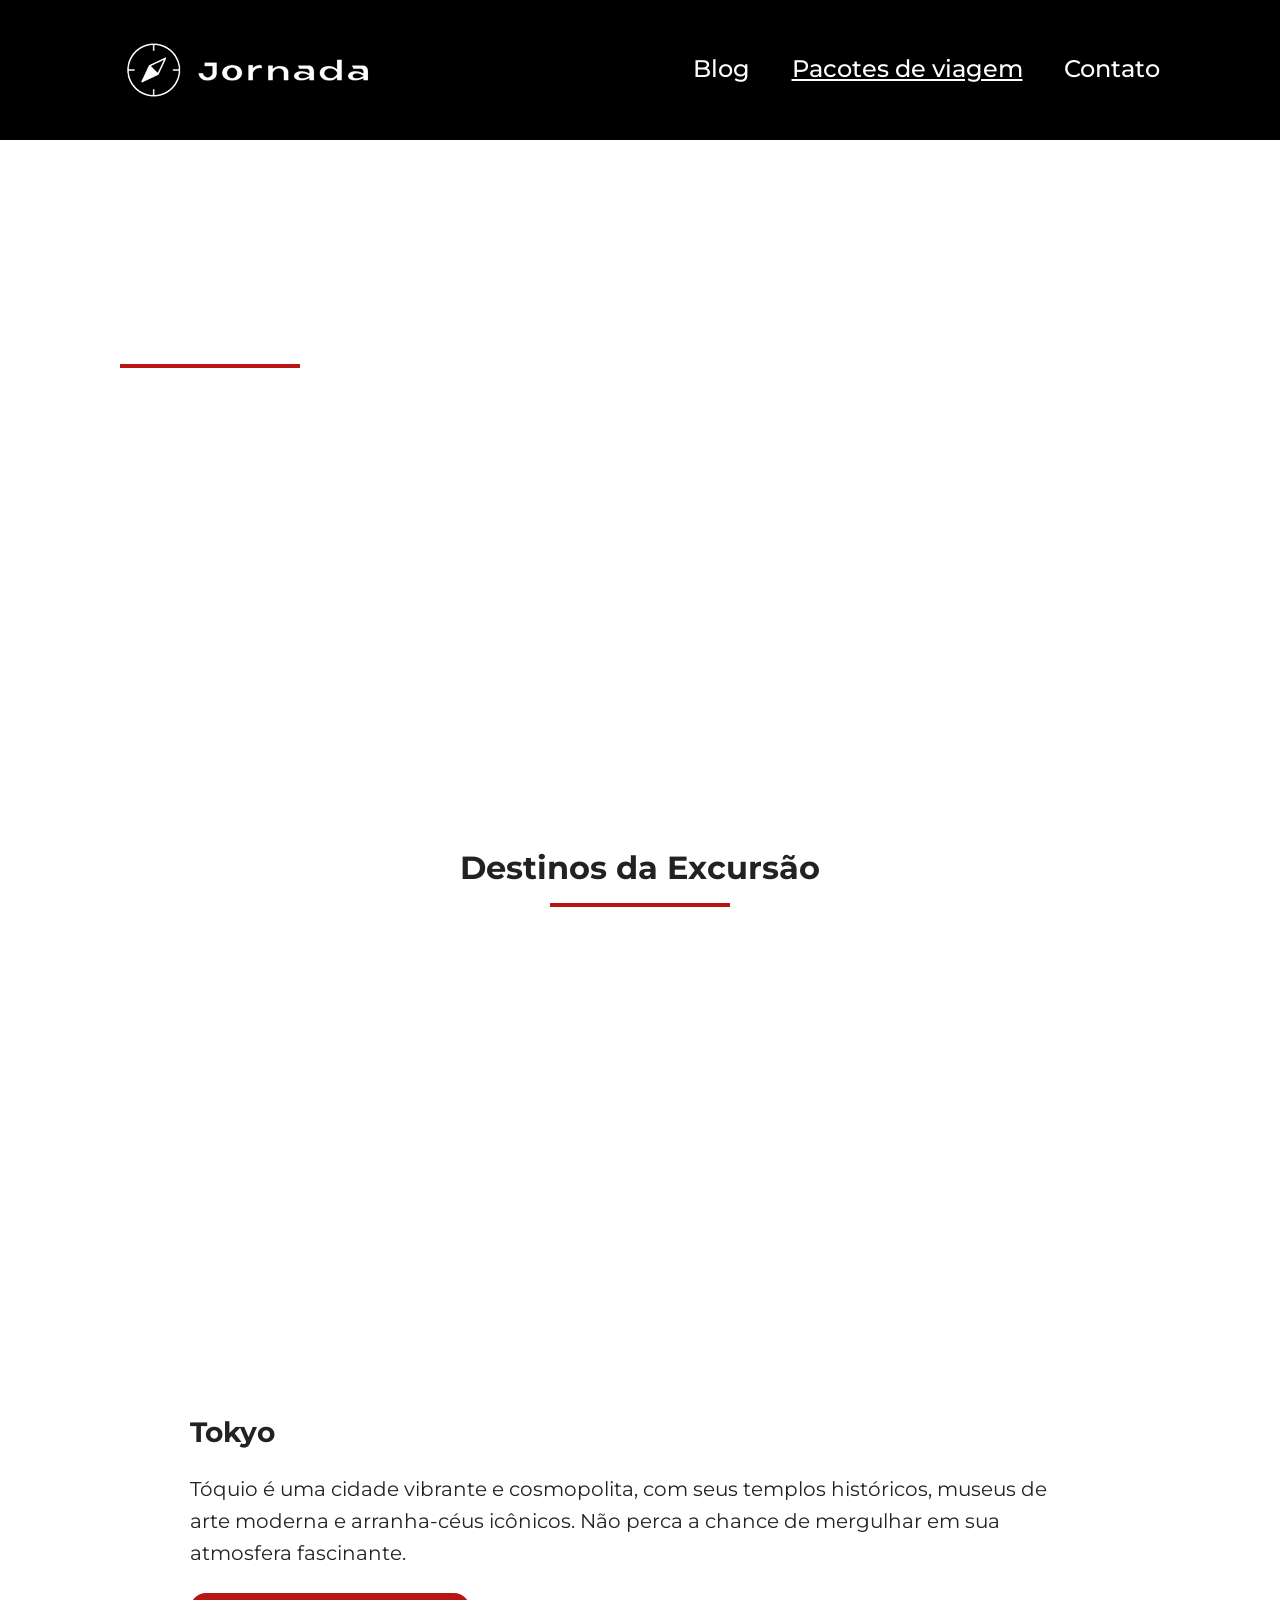
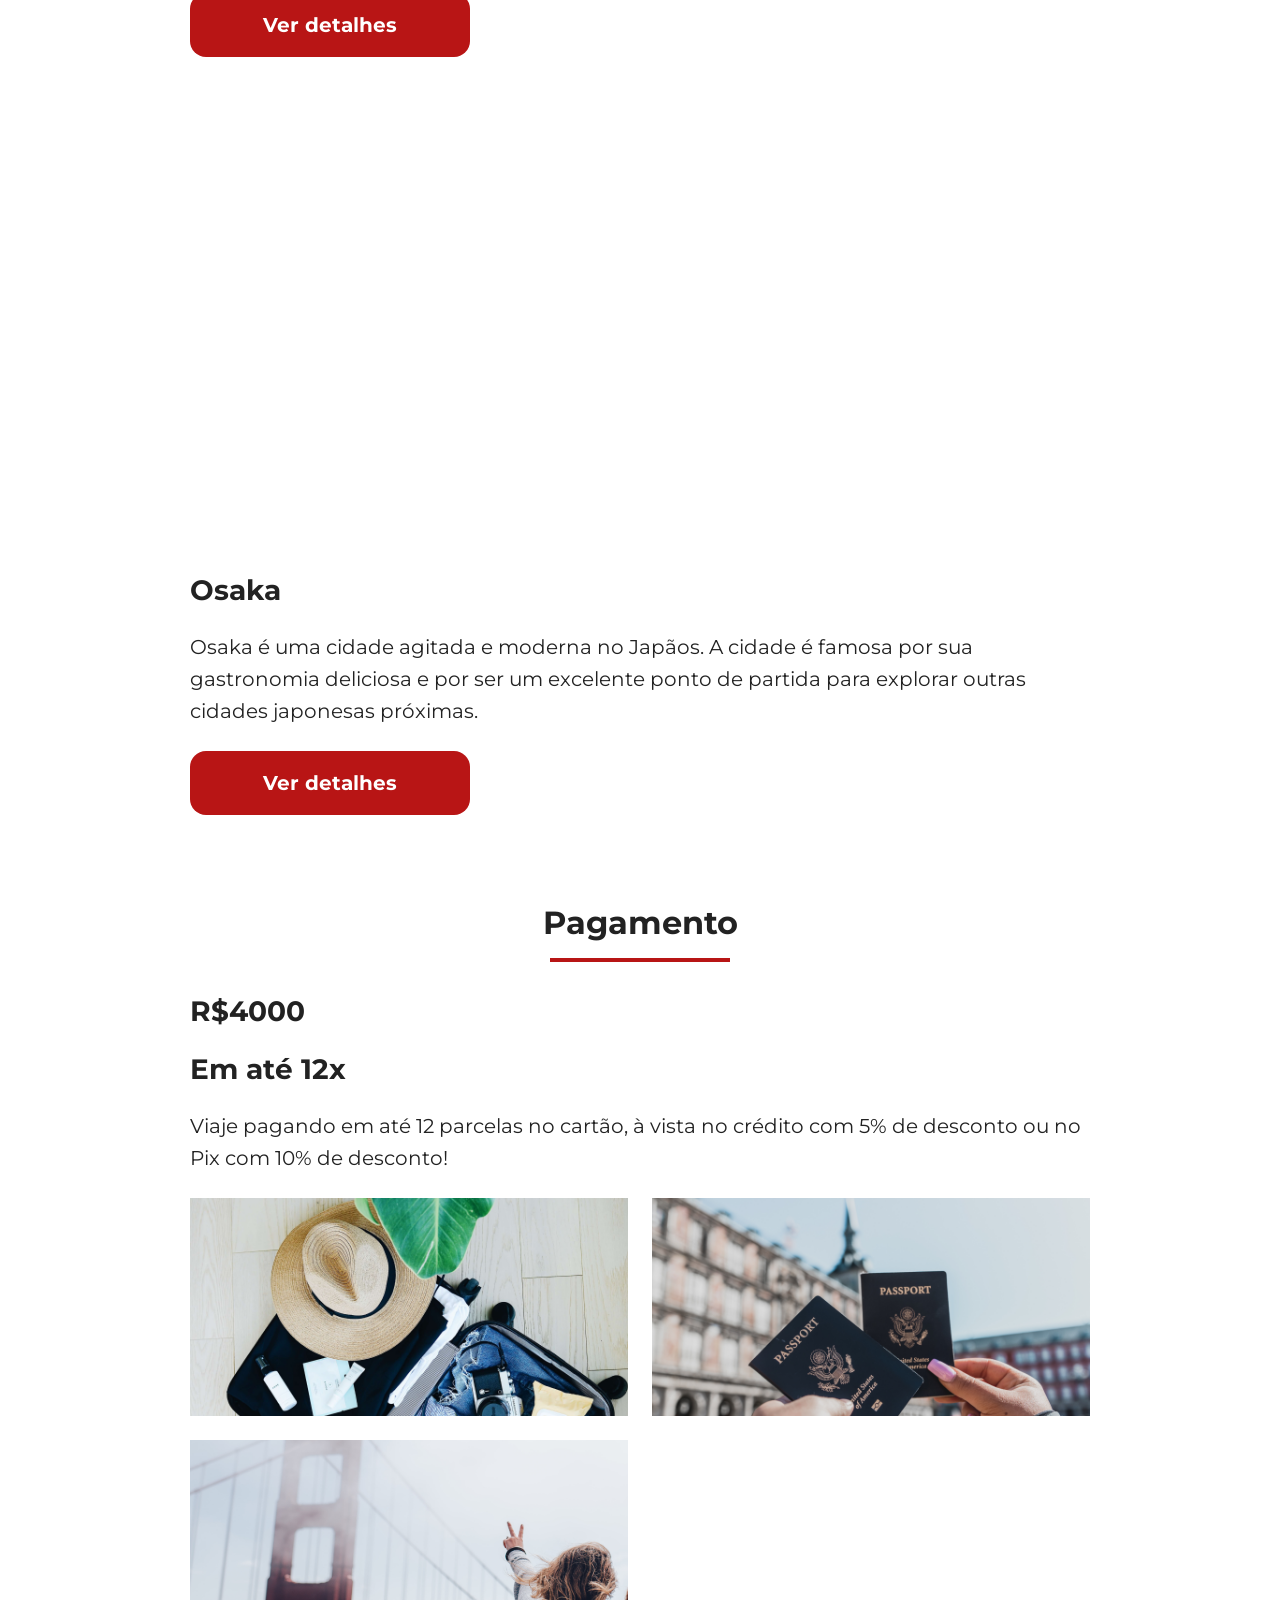
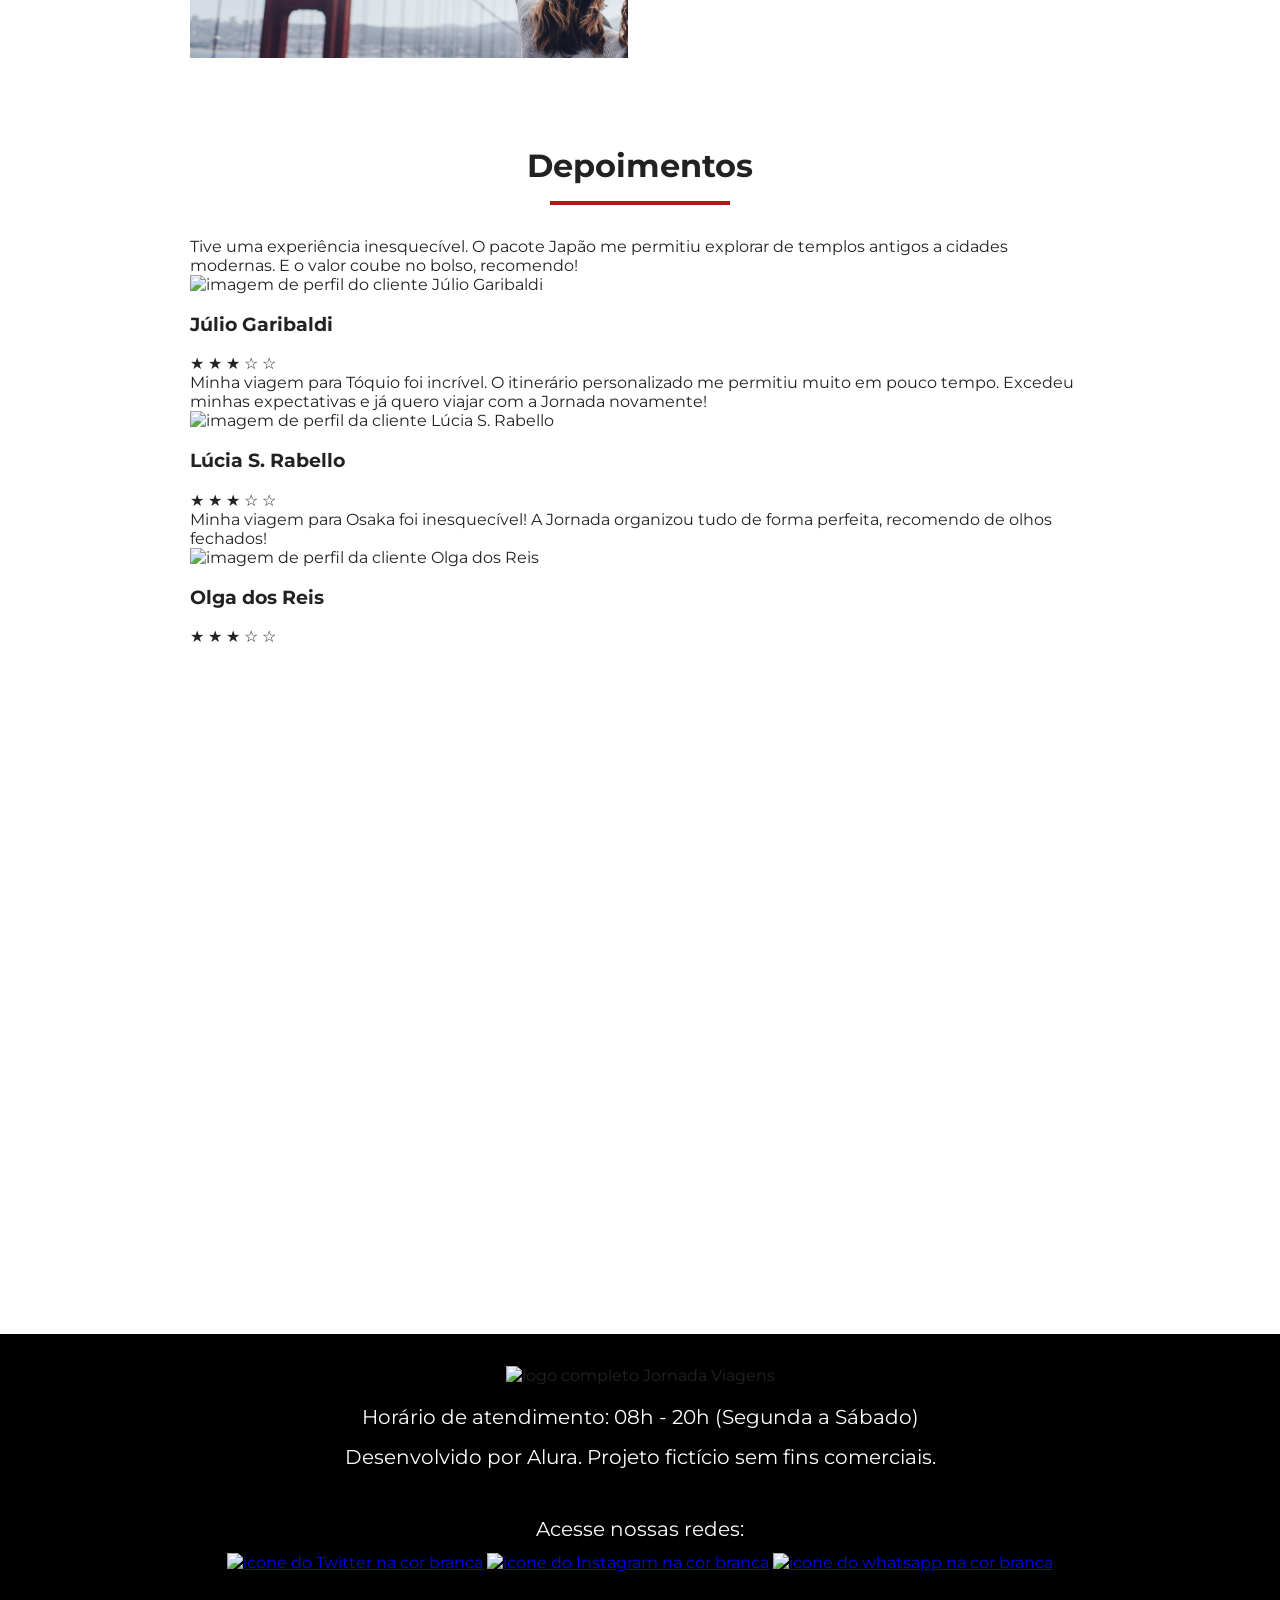
==== pacote-de-viagens.html @ 4e4d5bac "Adicionado sessao pacote de viagens" ====
<!doctype html>
<html lang="pt-BR">
  <head>
    <meta charset="UTF-8" />
    <meta name="viewport" content="width=device-width, initial-scale=1.0" />
    <meta
      name="description"
      content="Jornada Viagens,uma agência apaixonada por criar viagens inesquecíveis"
    />

    <meta name="og:title" content="Jornada Viagens" />
    <meta
      name="og:description"
      content="Jornada Viagens,uma agência apaixonada por criar viagens inesquecíveis"
    />
    <meta
      name="og:image"
      content="https://danicastilho.github.io/jornada-viagens/img/logo-footer.png"
    />
    <meta name="og:type" content="website" />
    <meta
      name="og:url"
      content="https://danicastilho.github.io/jornada-viagens"
    />

    <link rel="icon" href="favico.svg" type="xml/svg" />
    <link rel="stylesheet" href="./css/style.css" />

    <title>Jornada Viagens</title>
  </head>
  <body>
    <header class="main-header">
      <a class="logo" href="index.html" title="voltar para a página inicial">
        <img
          class="img-mobile"
          src="img/bussola-jornada-branco.png"
          alt="Bussola do logo Jornada Viagens na cor branca"
        />
        <img
          class="img-desktop"
          src="img/bussola-texto-jornada-branco.png"
          alt="Logo Jornada Viagens na cor branca"
        />
      </a>
      <div class="navigation-menu">
        <label for="menu">
          <img src="img/menu.png" alt="menu" />
        </label>
        <input type="checkbox" id="menu" hidden />
        <nav>
          <ul class="list-links">
            <li>
              <a href="blog.html" target="_blank" title="Acessar Blog">Blog</a>
            </li>
            <li>
              <a
                class="active"
                href="pacotes-de-viagens.html"
                target="_blank"
                title="Acessar Pacotes de viagem"
                >Pacotes de viagem</a
              >
            </li>
            <li>
              <a href="contato.html" target="_blank" title="Acessar Contato"
                >Contato</a
              >
            </li>
          </ul>
        </nav>
      </div>
    </header>
    <section class="travel-packages hero">
      <div class="hero-img">
        <div class="hero-content">
          <h1>Conheça o Japão!</h1>
          <hr />
          <p>
            A Jornada possui o pacote perfeito para seu estilo e orçamento!
            Conheça as belas paisagens e a cultura milenar deste belo país!
          </p>
        </div>
      </div>
    </section>

    <section class="travel-packages destinations">
      <div class="section-title">
        <h2>Destinos da Excursão</h2>
        <hr />
      </div>
      <div class="destination-items">
        <article class="item tokyo">
          <header>
            <div class="img-item"></div>
            <h3 class="content-title">Tokyo</h3>
          </header>
          <p class="content-text">
            Tóquio é uma cidade vibrante e cosmopolita, com seus templos
            históricos, museus de arte moderna e arranha-céus icônicos. Não
            perca a chance de mergulhar em sua atmosfera fascinante.
          </p>
          <footer>
            <a
              href="#"
              class="button"
              target="_blank"
              title="Veja mais detalhes do destino Tokyo"
              >Ver detalhes</a
            >
          </footer>
        </article>
        <article class="item osaka">
          <header>
            <div class="img-item"></div>
            <h3 class="content-title">Osaka</h3>
          </header>
          <p class="content-text">
            Osaka é uma cidade agitada e moderna no Japãos. A cidade é famosa
            por sua gastronomia deliciosa e por ser um excelente ponto de
            partida para explorar outras cidades japonesas próximas.
          </p>
          <footer>
            <a
              href="#"
              class="button"
              target="_blank"
              title="Veja mais detalhes do destino Osaka"
              >Ver detalhes</a
            >
          </footer>
        </article>
      </div>
    </section>
    <section class="travel-packages payments">
      <div class="section-title">
        <h2>Pagamento</h2>
        <hr />
      </div>
      <div class="content-container">
        <div class="text-content">
          <h3 class="content-title">R$4000</h3>
          <h3 class="content-title">Em até 12x</h3>

          <p class="content-text">
            Viaje pagando em até 12 parcelas no cartão, à vista no crédito com
            5% de desconto ou no Pix com 10% de desconto!
          </p>
        </div>
        <div class="image-gallery">
          <div class="image first"></div>
          <div class="image second"></div>
          <div class="image thirdy colspan-2"></div>
        </div>
      </div>
    </section>
    <section class="testimonials">
      <div class="section-title">
        <h2>Depoimentos</h2>
        <hr />
      </div>
      <div class="testimonial-container">
        <article>
          <header>
            <p>
              Tive uma experiência inesquecível. O pacote Japão me permitiu
              explorar de templos antigos a cidades modernas. E o valor coube no
              bolso, recomendo!
            </p>
          </header>
          <footer>
            <img
              src="img/travel-packages/avatar-julio.png"
              alt="imagem de perfil do cliente Júlio Garibaldi"
            />
            <div class="profile-content">
              <h3>Júlio Garibaldi</h3>
              <div class="rating">
                <span class="star">★</span>
                <span class="star">★</span>
                <span class="star">★</span>
                <span class="star">☆</span>
                <span class="star">☆</span>
              </div>
            </div>
          </footer>
        </article>
        <article>
          <header>
            <p>
              Minha viagem para Tóquio foi incrível. O itinerário personalizado
              me permitiu muito em pouco tempo. Excedeu minhas expectativas e já
              quero viajar com a Jornada novamente!
            </p>
          </header>
          <footer>
            <img
              src="img/travel-packages/avatar-lucia.png"
              alt="imagem de perfil da cliente Lúcia S. Rabello"
            />
            <div class="profile-content">
              <h3>Lúcia S. Rabello</h3>
              <div class="rating">
                <span class="star">★</span>
                <span class="star">★</span>
                <span class="star">★</span>
                <span class="star">☆</span>
                <span class="star">☆</span>
              </div>
            </div>
          </footer>
        </article>
        <article>
          <header>
            <p>
              Minha viagem para Osaka foi inesquecível! A Jornada organizou tudo
              de forma perfeita, recomendo de olhos fechados!
            </p>
          </header>
          <footer>
            <img
              src="img/travel-packages/avatar-olga.png"
              alt="imagem de perfil da cliente Olga dos Reis"
            />
            <div class="profile-content">
              <h3>Olga dos Reis</h3>
              <div class="rating">
                <span class="star">★</span>
                <span class="star">★</span>
                <span class="star">★</span>
                <span class="star">☆</span>
                <span class="star">☆</span>
              </div>
            </div>
          </footer>
        </article>
      </div>
    </section>
    <section class="travel-packages bottom-hero">
      <div class="hero-img"></div>
    </section>
    <footer class="main-footer">
      <div class="footer-content">
        <img src="img/logo-footer.png" alt="logo completo Jornada Viagens" />
        <p>Horário de atendimento: 08h - 20h (Segunda a Sábado)</p>
        <p>Desenvolvido por Alura. Projeto fictício sem fins comerciais.</p>
      </div>
      <div class="footer-social">
        <p>Acesse nossas redes:</p>

        <a href="#" target="_blank" title="Acesse o Twitter do Jornada Viagens"
          ><img
            src="img/icone-twitter.svg"
            alt="icone do Twitter na cor branca"
        /></a>

        <a
          href="#"
          target="_blank"
          title="Acesse o Instagram do Jornada Viagens"
          ><img
            src="img/icone-instagram.svg"
            alt="icone do Instagram na cor branca"
        /></a>

        <a href="#" target="_blank" title="Entre em contato através do whatsapp"
          ><img
            src="img/icone-whatsapp.svg"
            alt="icone do whatsapp na cor branca"
        /></a>
      </div>
    </footer>
  </body>
</html>
---- css/style.css ----
@import url(global.css);
@import url(header.css);
@import url(hero.css);
@import url(offers.css);
@import url(categories.css);
@import url(destinations.css);
@import url(payments.css);
@import url(testimonials.css);
@import url(footer.css);
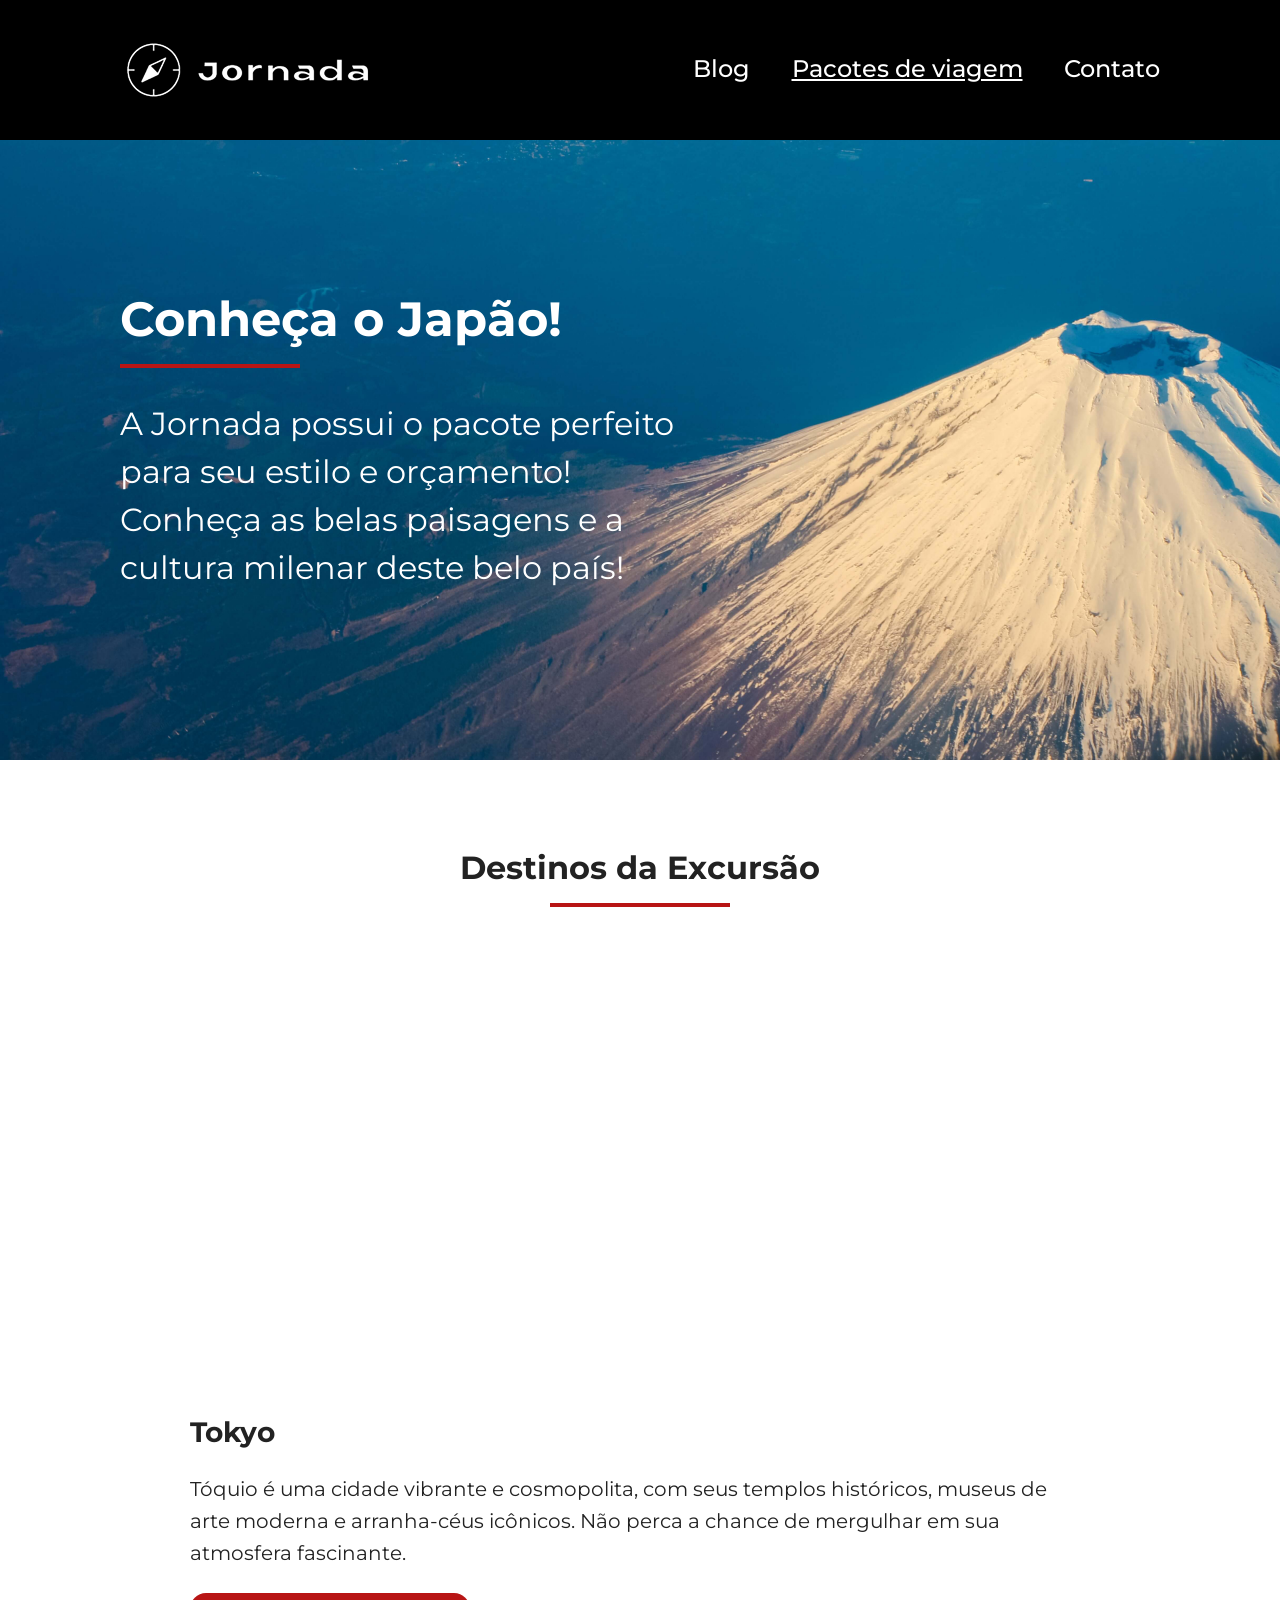
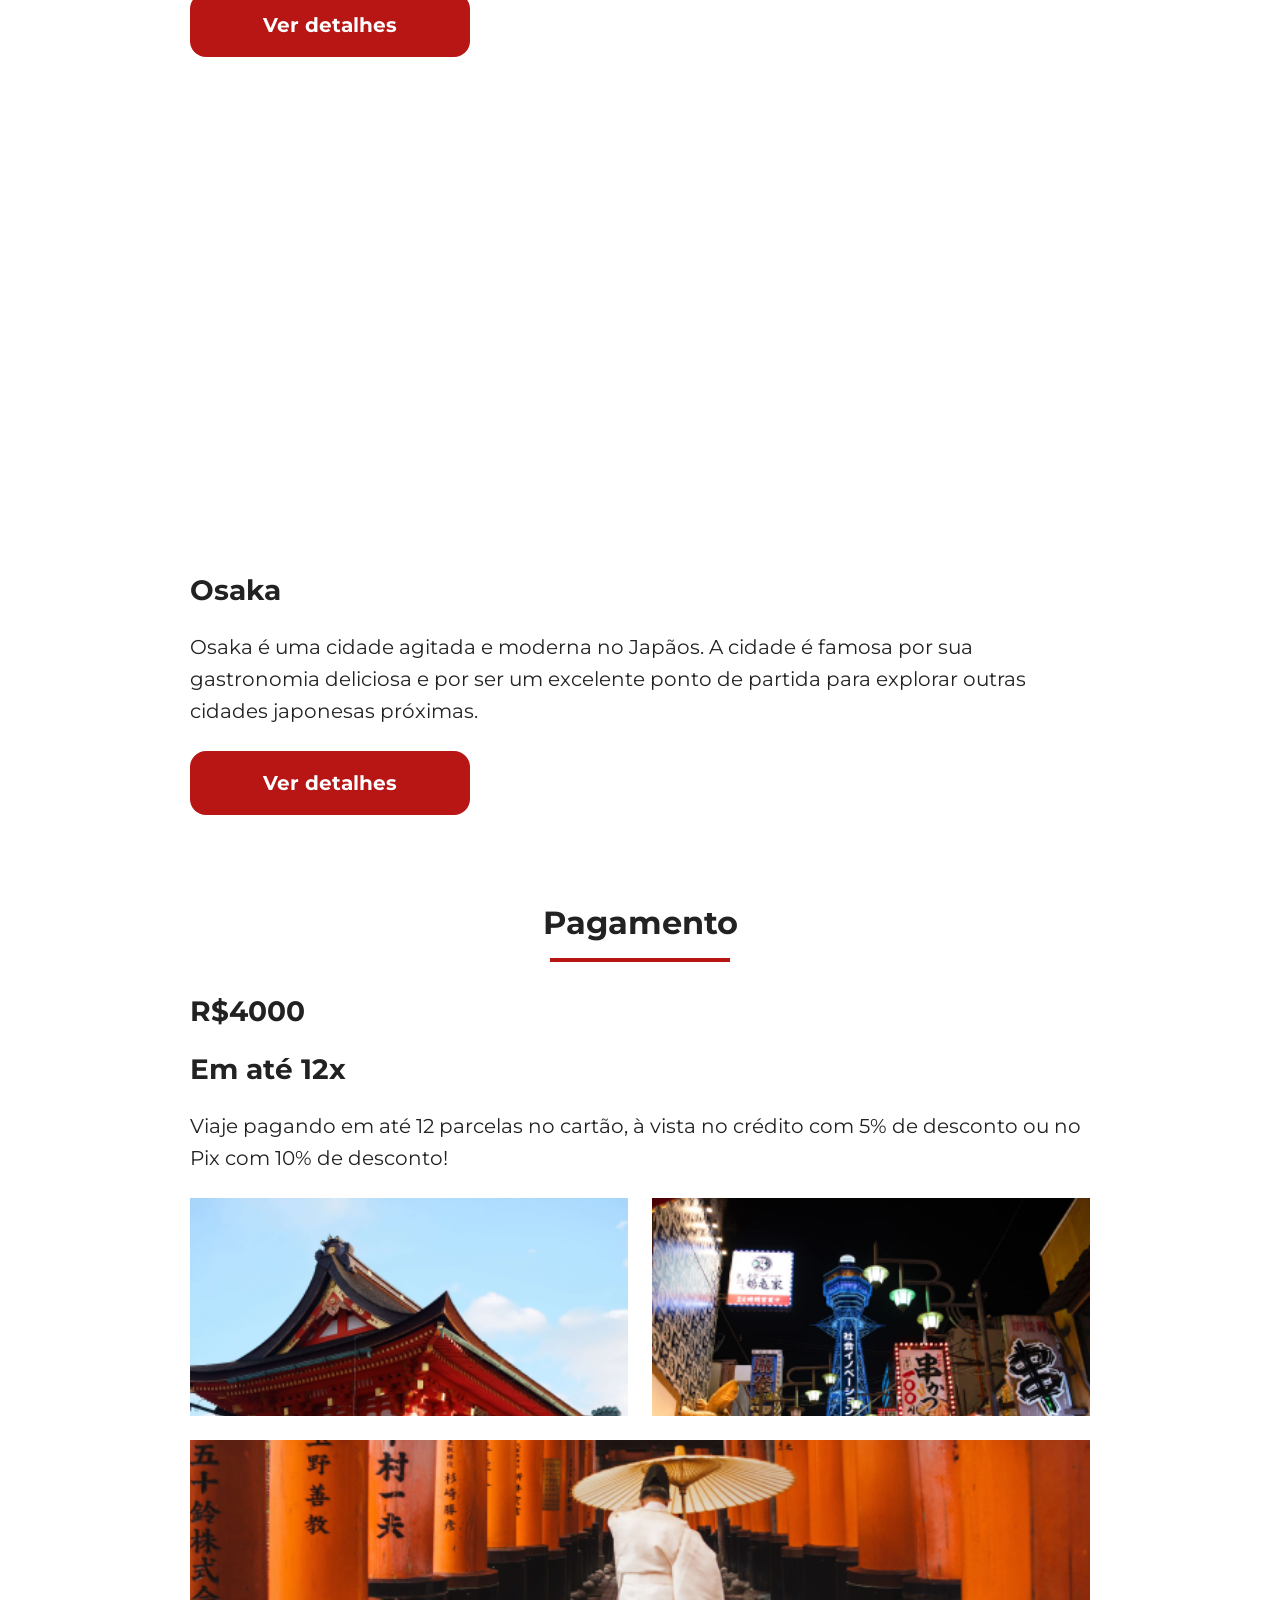
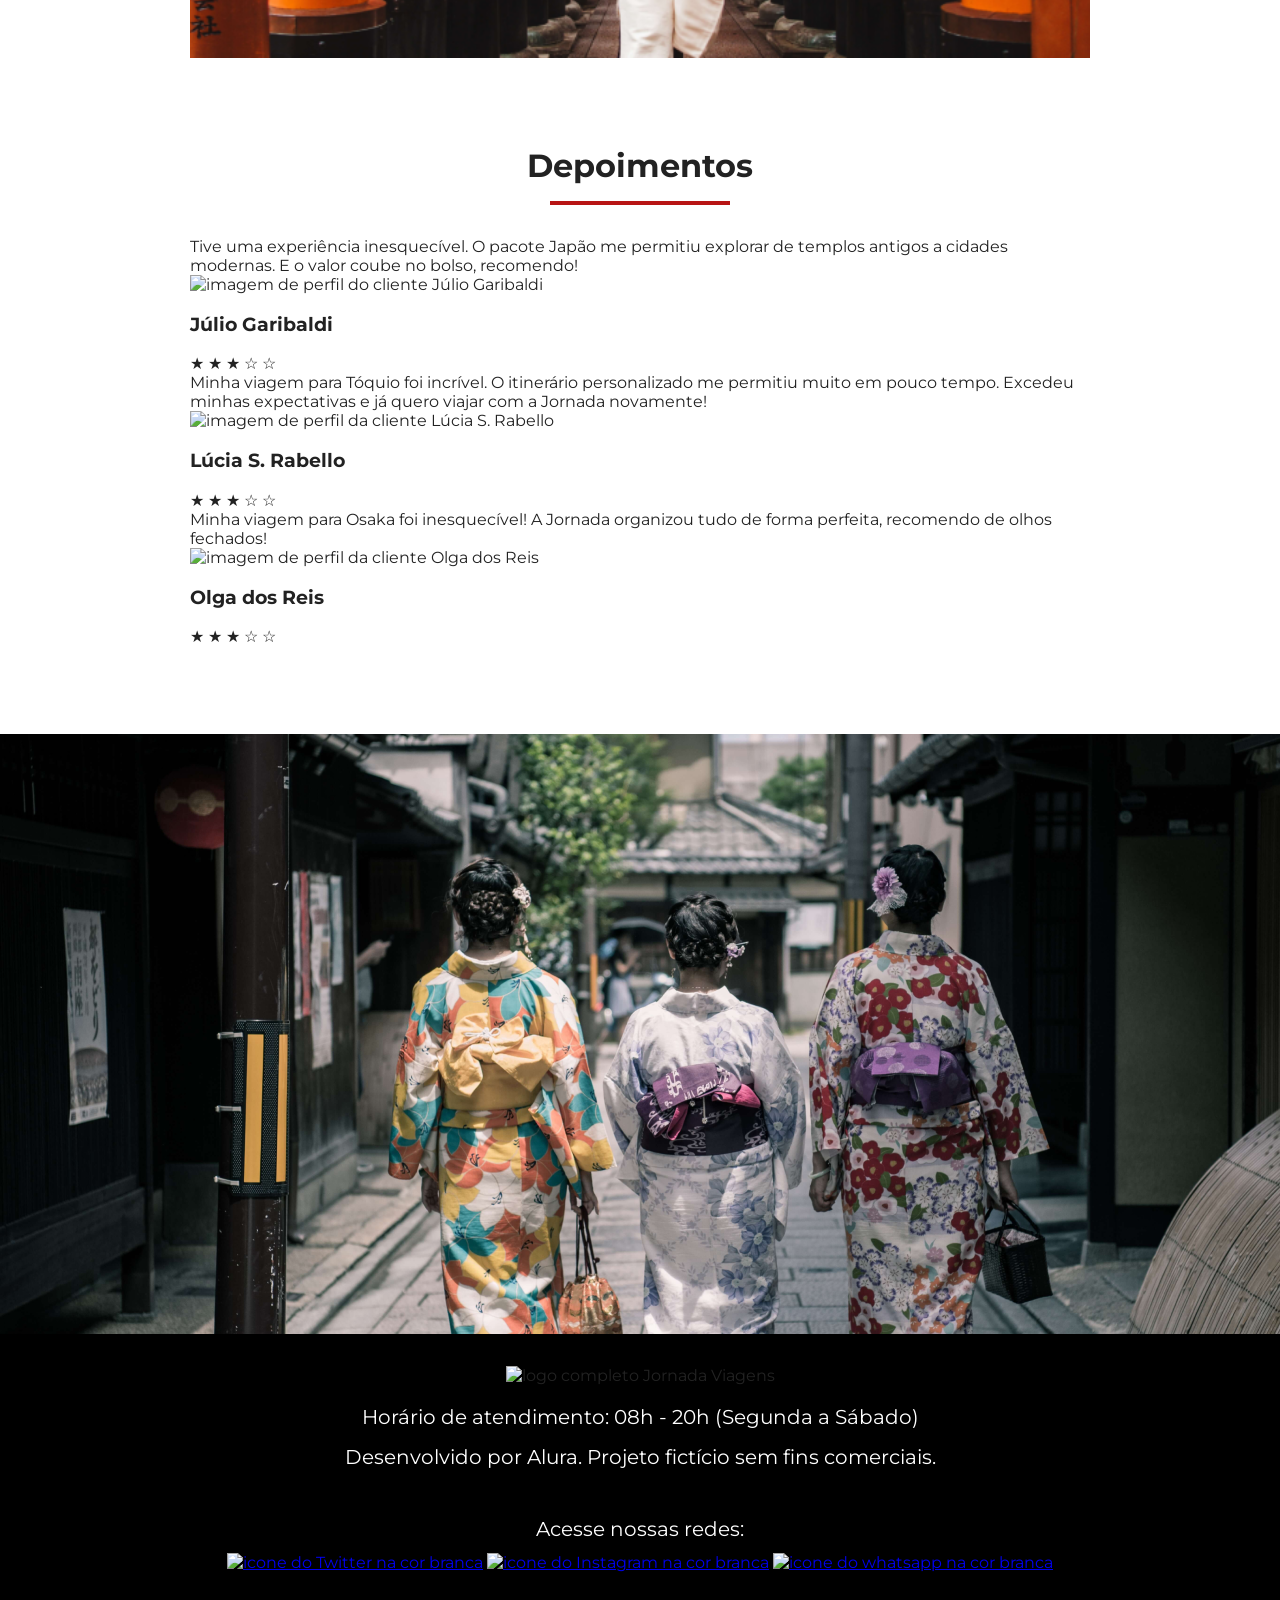
==== commit d25e9a7b: "Adiciona fotos da sessao galeria" ====
--- a/pacote-de-viagens.html
+++ b/pacote-de-viagens.html
@@ -145,6 +145,7 @@
             Viaje pagando em até 12 parcelas no cartão, à vista no crédito com
             5% de desconto ou no Pix com 10% de desconto!
           </p>
+          
         </div>
         <div class="image-gallery">
           <div class="image first"></div>
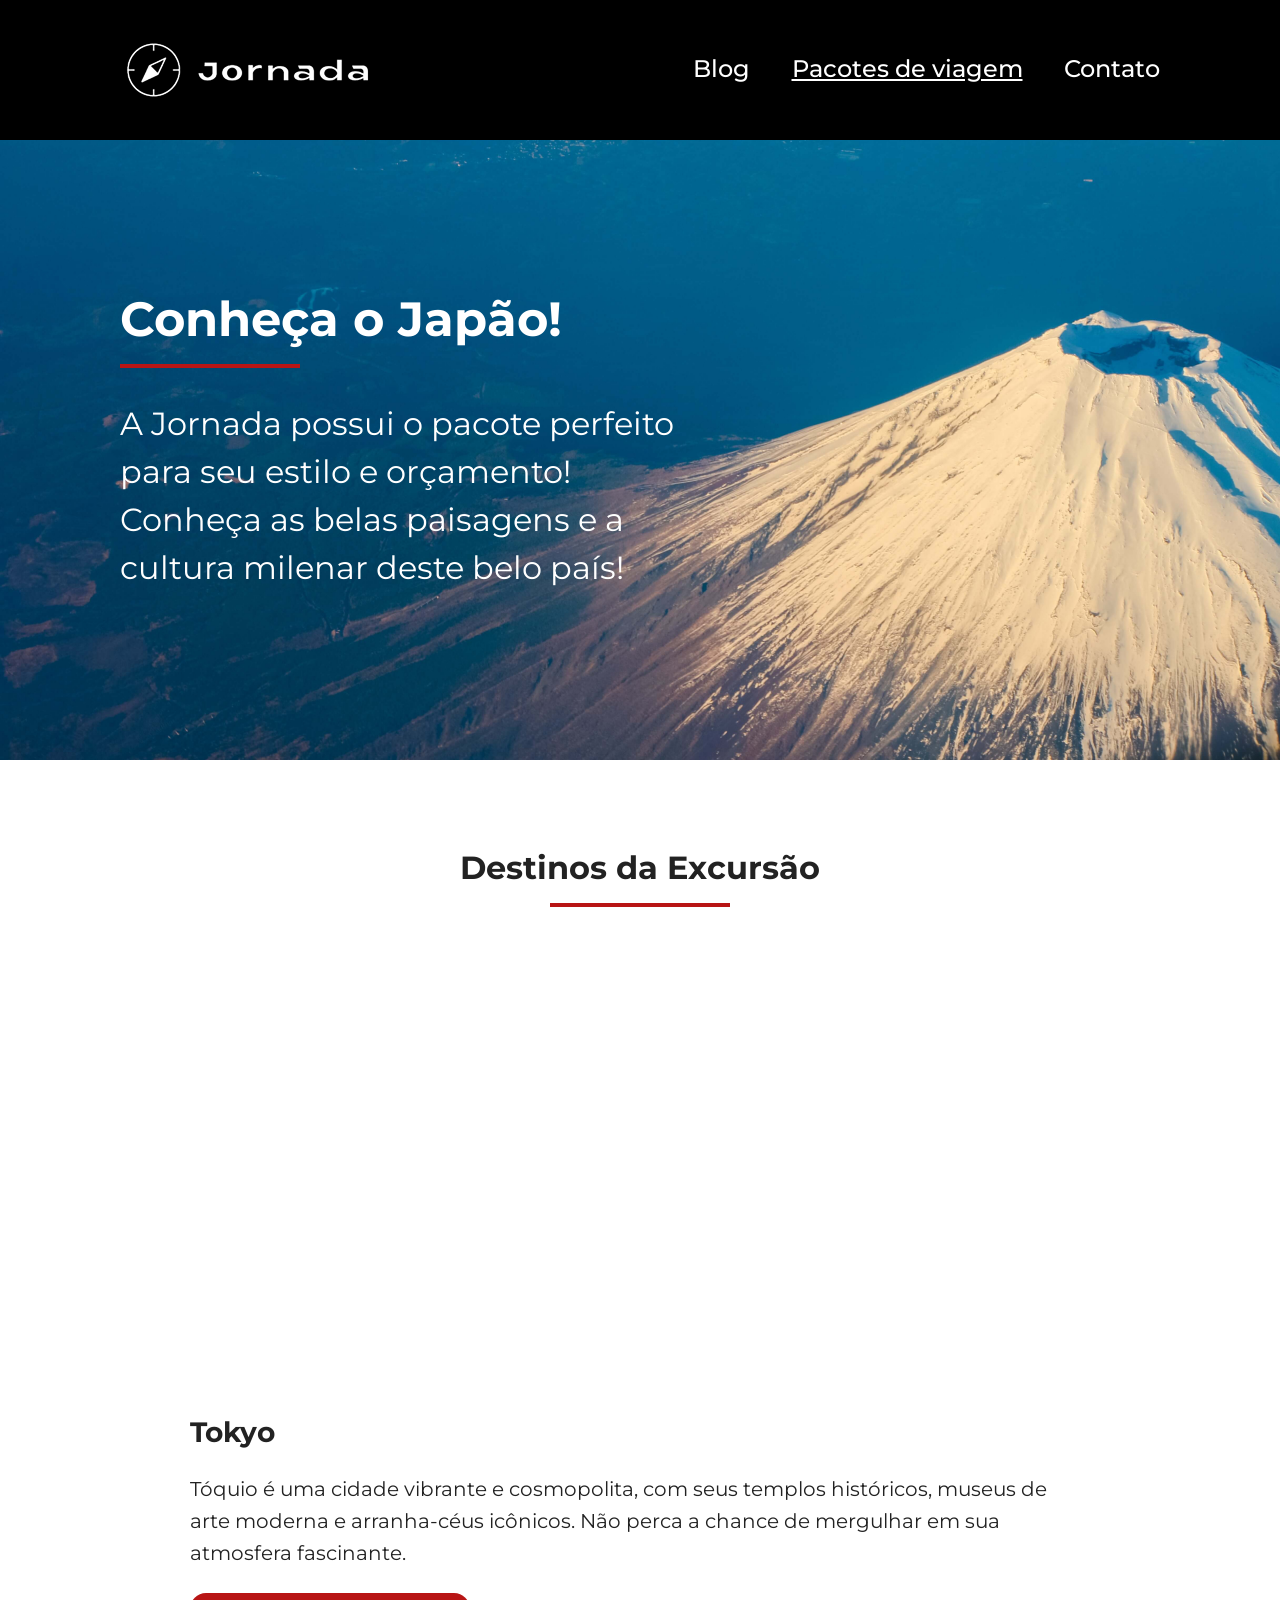
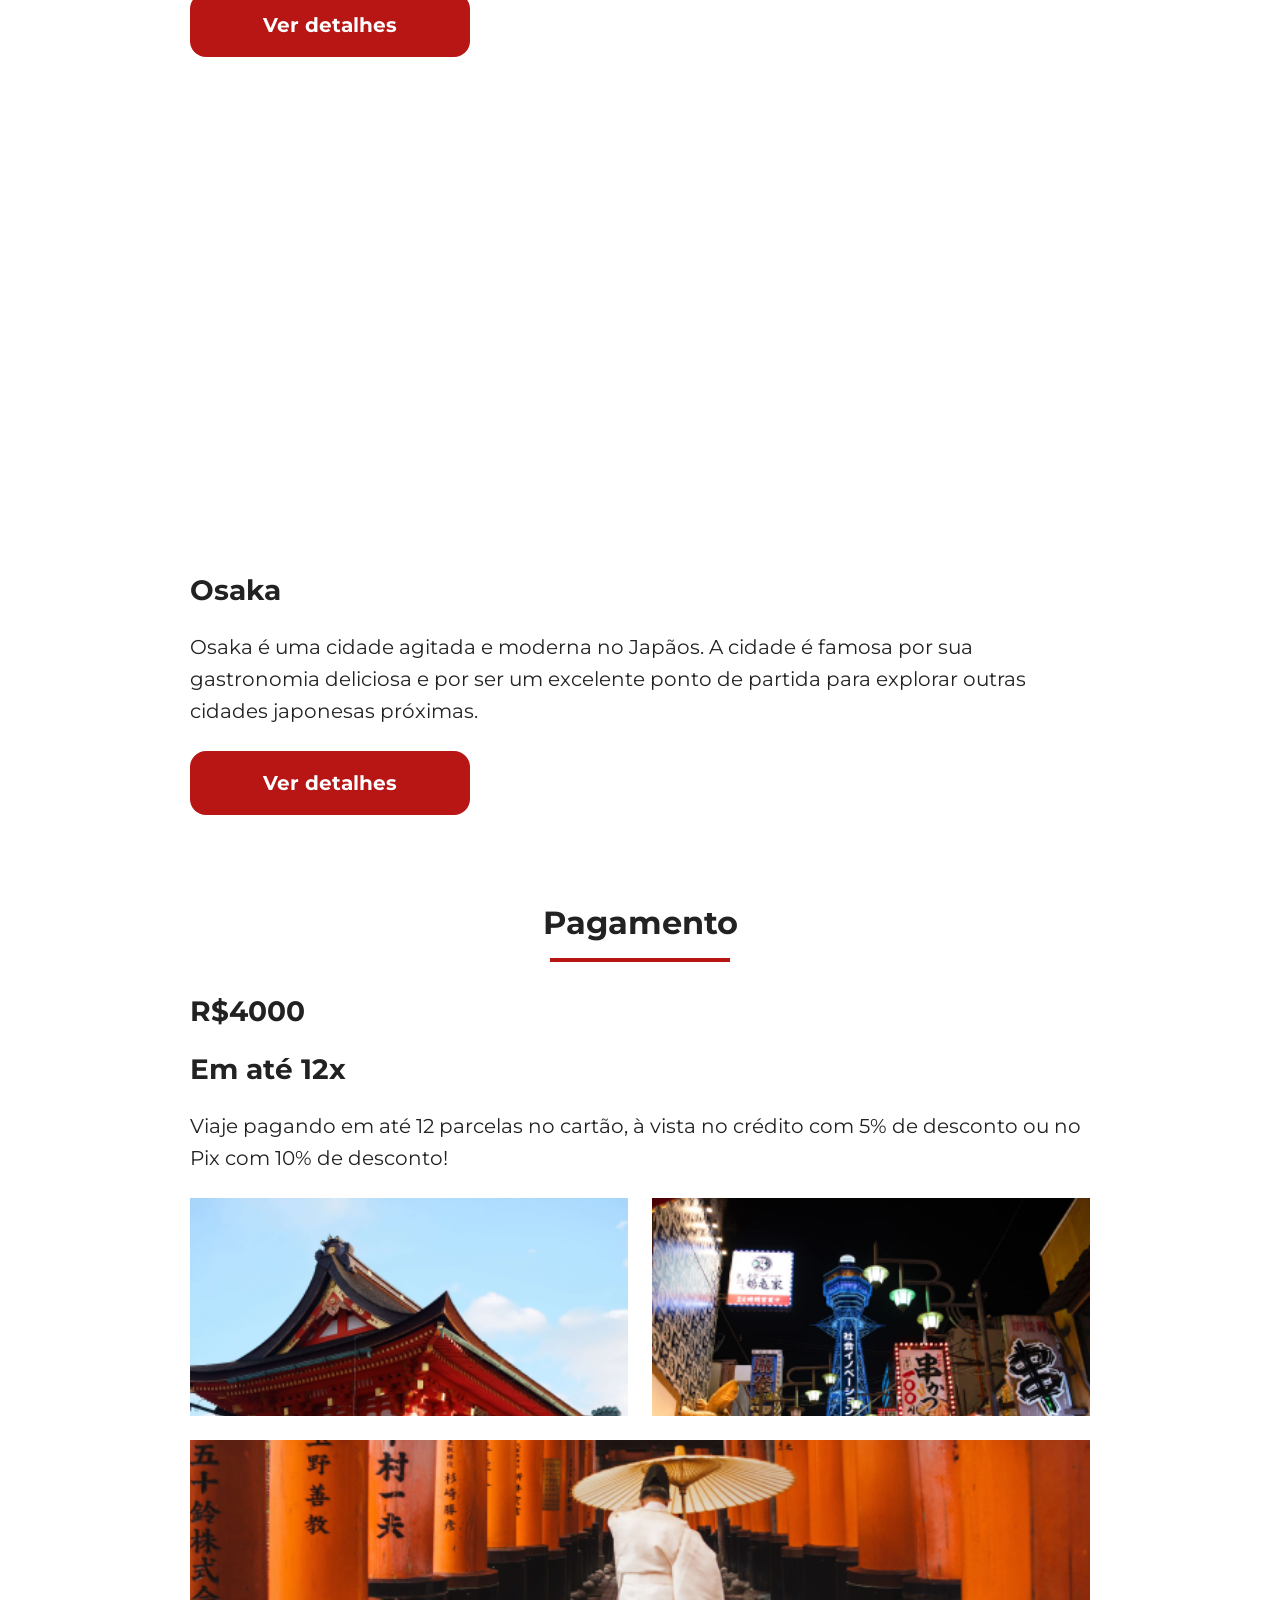
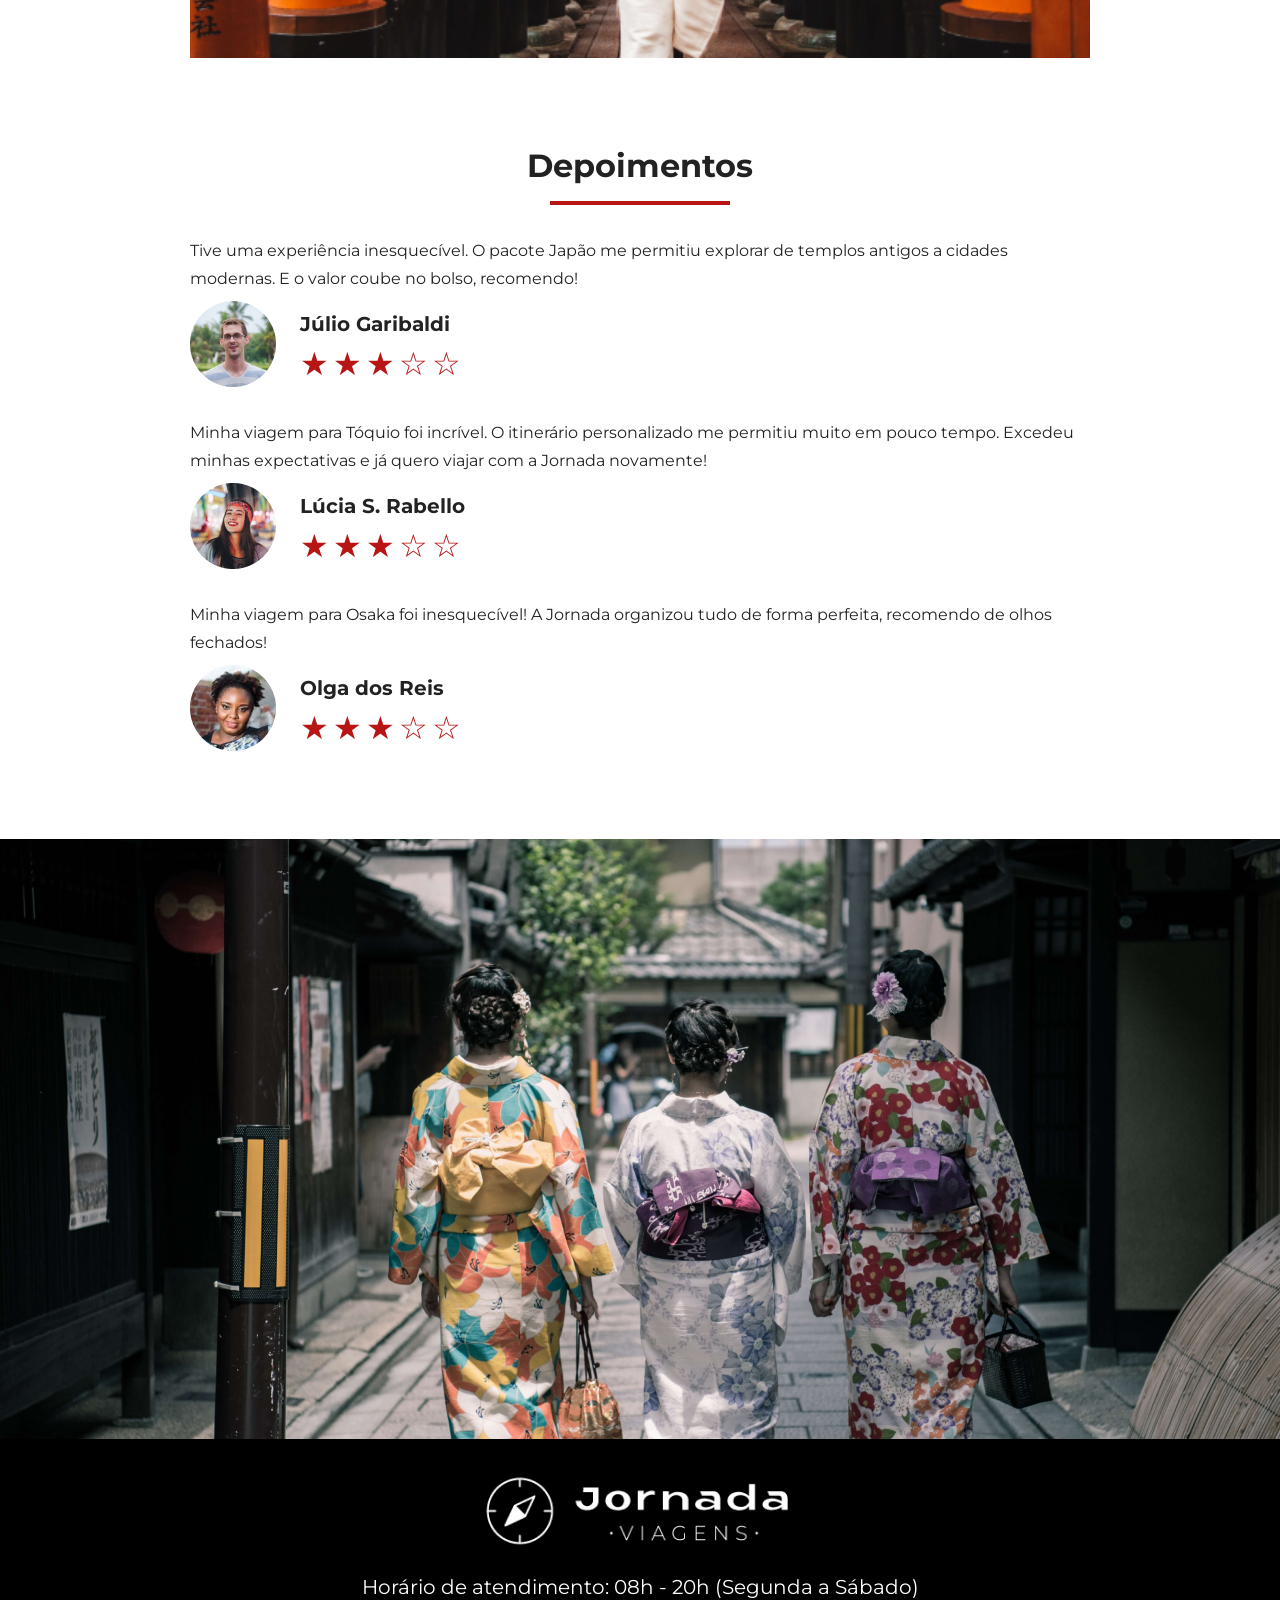
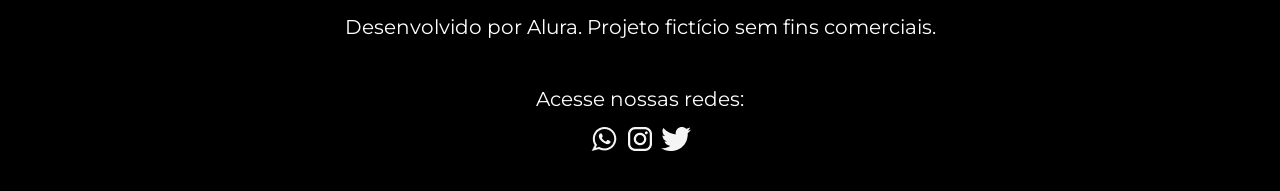
==== commit 0c95fef3: "Finaliza sessao de depoimentos e o footer" ====
--- a/pacote-de-viagens.html
+++ b/pacote-de-viagens.html
@@ -159,7 +159,7 @@
         <h2>Depoimentos</h2>
         <hr />
       </div>
-      <div class="testimonial-container">
+      <div class="testimonials-container">
         <article>
           <header>
             <p>
@@ -240,35 +240,30 @@
       <div class="hero-img"></div>
     </section>
     <footer class="main-footer">
-      <div class="footer-content">
-        <img src="img/logo-footer.png" alt="logo completo Jornada Viagens" />
-        <p>Horário de atendimento: 08h - 20h (Segunda a Sábado)</p>
-        <p>Desenvolvido por Alura. Projeto fictício sem fins comerciais.</p>
-      </div>
-      <div class="footer-social">
-        <p>Acesse nossas redes:</p>
-
-        <a href="#" target="_blank" title="Acesse o Twitter do Jornada Viagens"
-          ><img
-            src="img/icone-twitter.svg"
-            alt="icone do Twitter na cor branca"
-        /></a>
-
-        <a
-          href="#"
-          target="_blank"
-          title="Acesse o Instagram do Jornada Viagens"
-          ><img
-            src="img/icone-instagram.svg"
-            alt="icone do Instagram na cor branca"
-        /></a>
-
-        <a href="#" target="_blank" title="Entre em contato através do whatsapp"
-          ><img
-            src="img/icone-whatsapp.svg"
-            alt="icone do whatsapp na cor branca"
-        /></a>
-      </div>
-    </footer>
+  <div class="footer-content">
+    <img src="img/logo-branco.png" alt="Logo completa da Jornada Viagens na cor branca"/>
+    <p>Horário de atendimento: 08h - 20h (Segunda a Sábado)</p>
+    <p>Desenvolvido por Alura. Projeto fictício sem fins comerciais.</p>
+    </div>
+  <div class="footer-social">
+  <p>Acesse nossas redes:</p>
+
+    <a href="#" target="_blank" title="Entre em contato pelo WhatsApp"
+      ><img 
+        src="img/Whatsapp-icon.png" 
+        alt="icone do whatsapp na cor branca"
+      /></a>
+
+     <a href="#" target="_blank" title="Acesse o Instagram do Jornada Viagens"
+      ><img 
+      src="img/Instragam-icon.png" alt="icone do instagram na cor branca"
+    /></a>
+
+      <a href="#" target="_blank" title="Acesse o Twitter do Jornada Viagens"
+        ><img 
+        src="img/Twiter-icon.png" alt="icone do twitter na cor branca"
+      /></a>
+      </div>
+</footer>
   </body>
 </html>
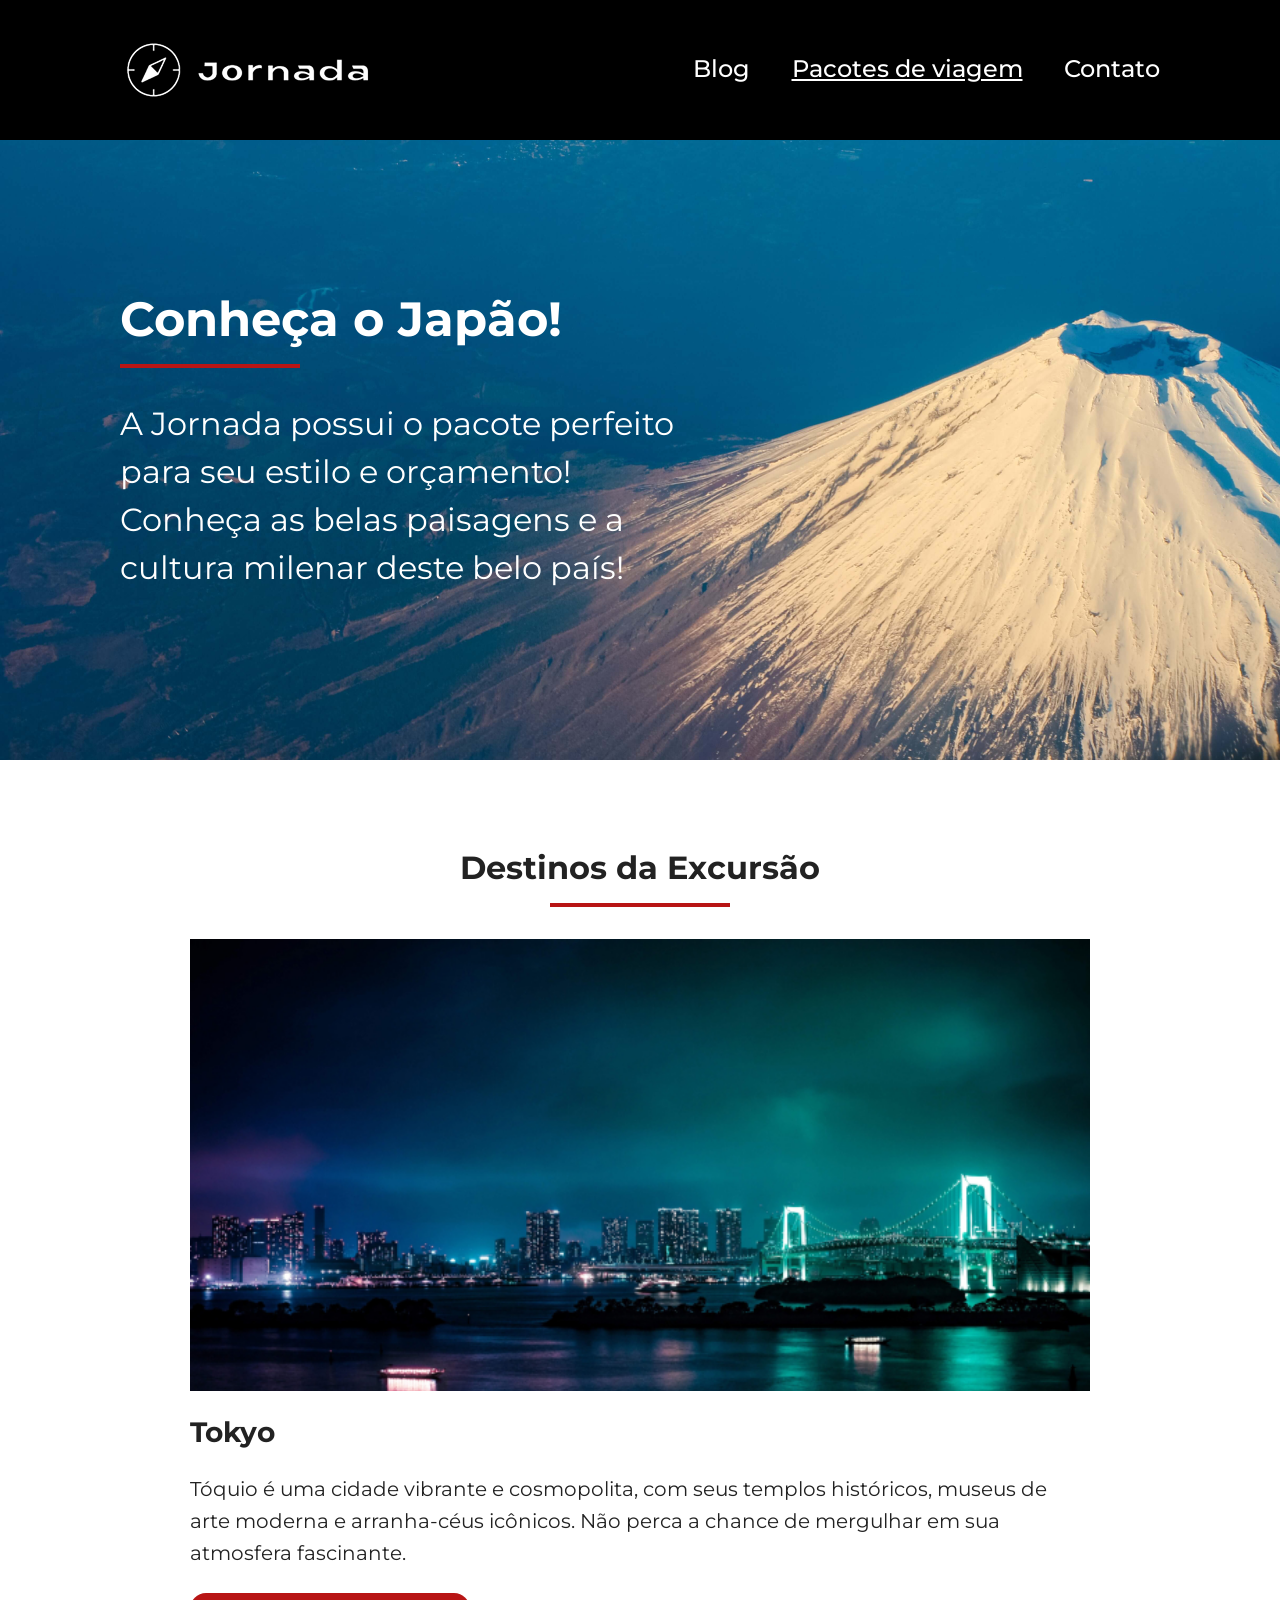
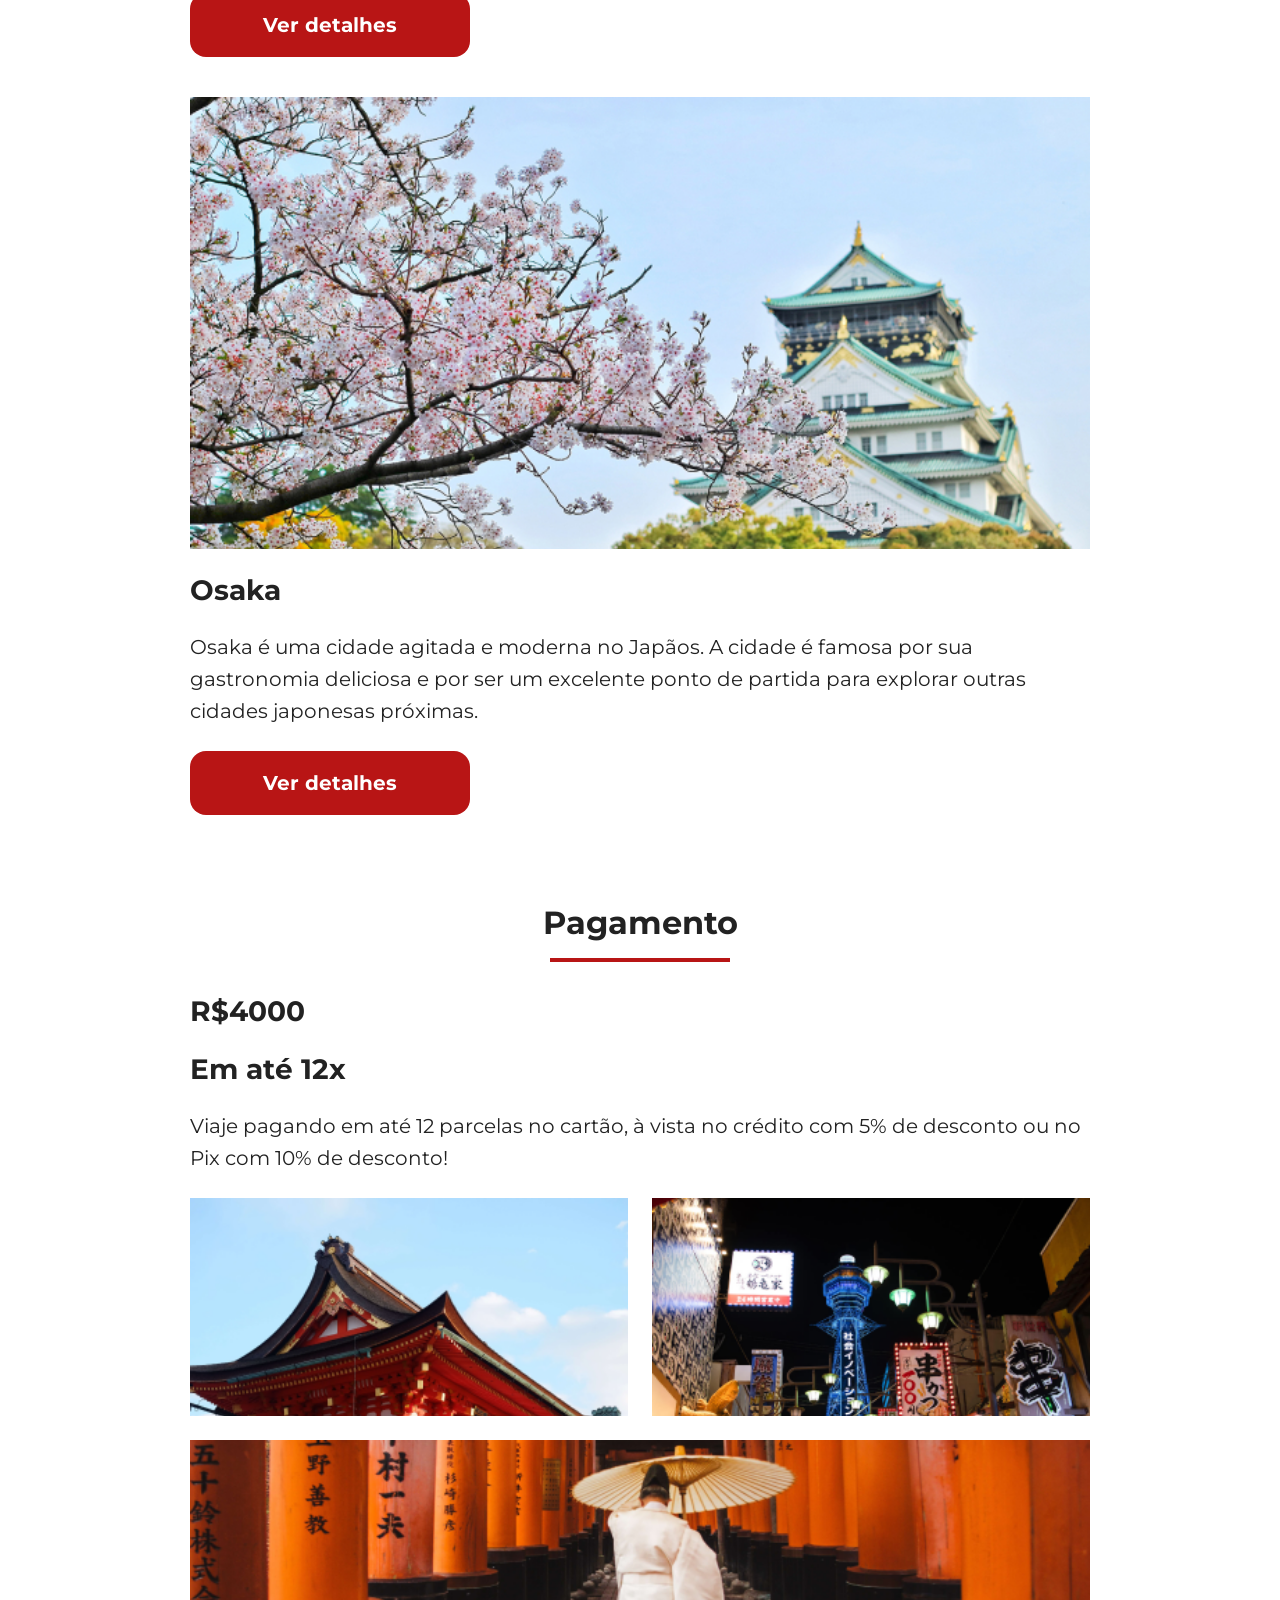
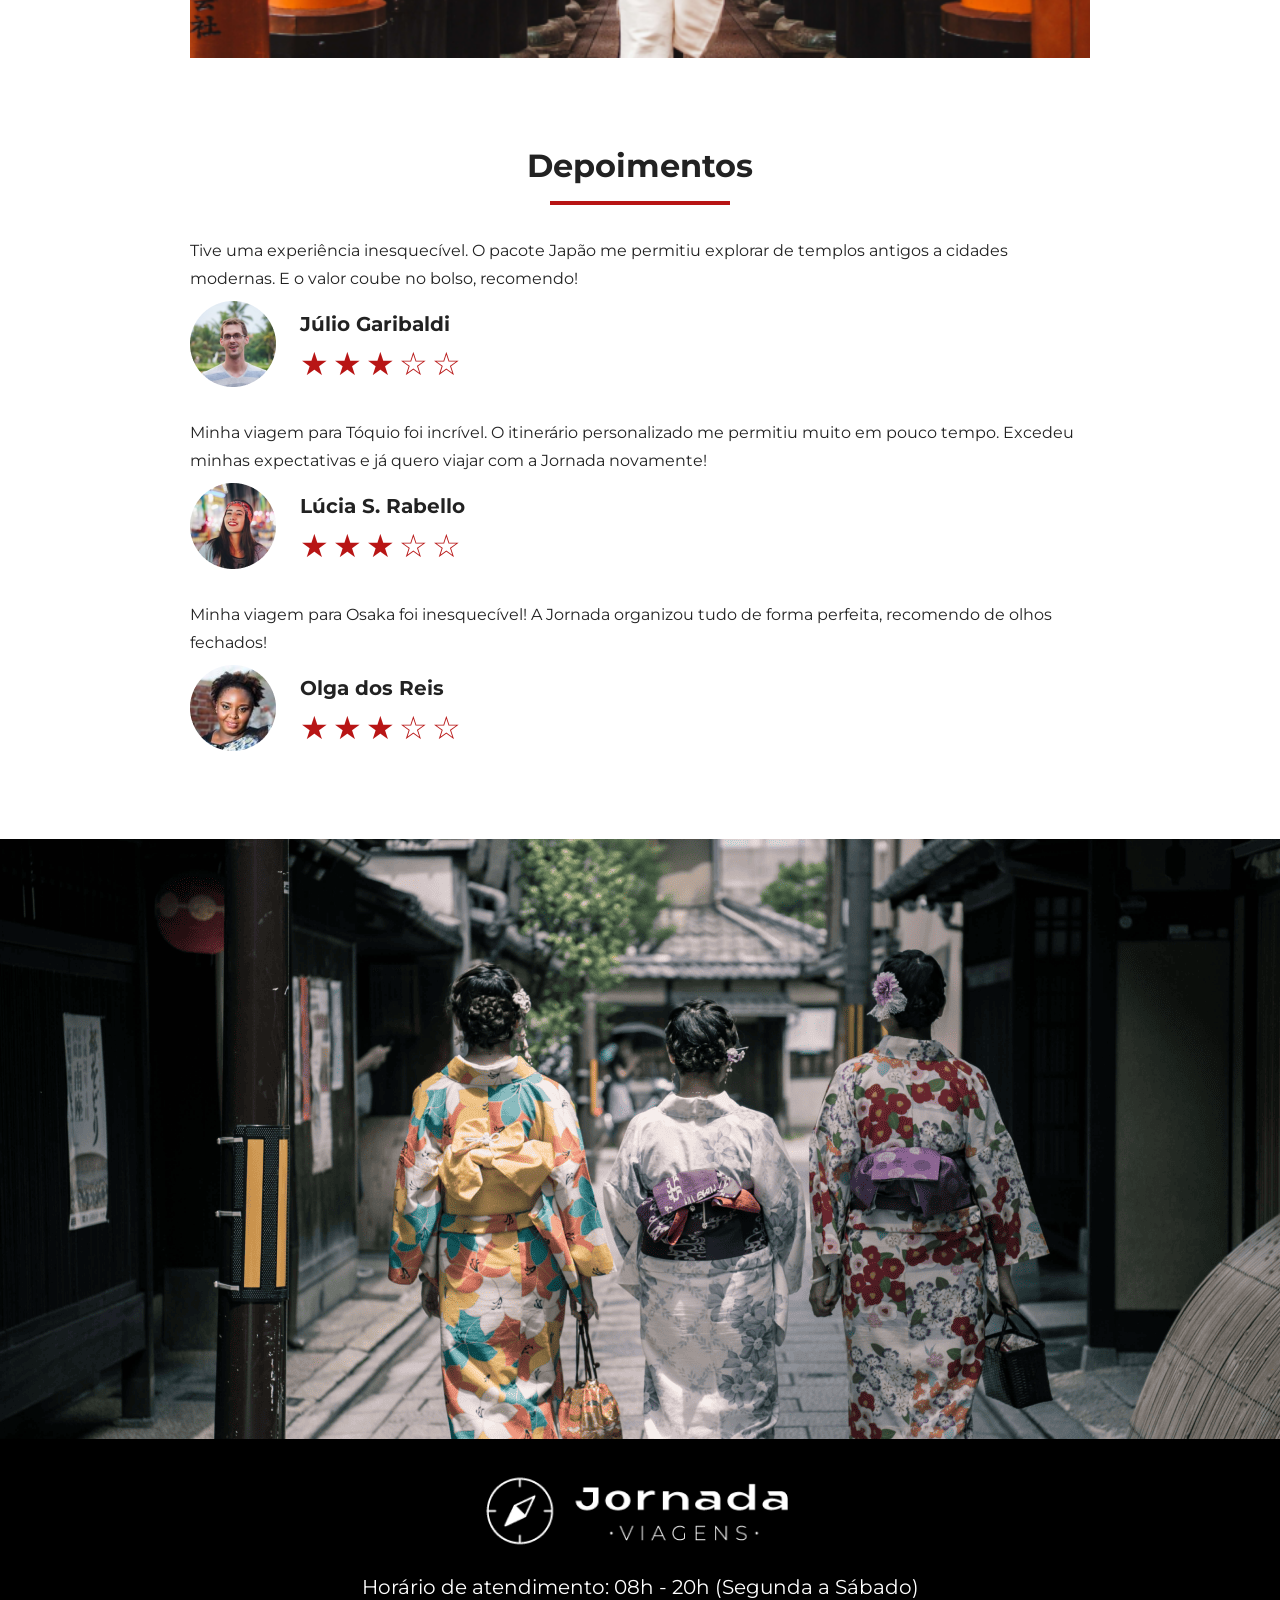
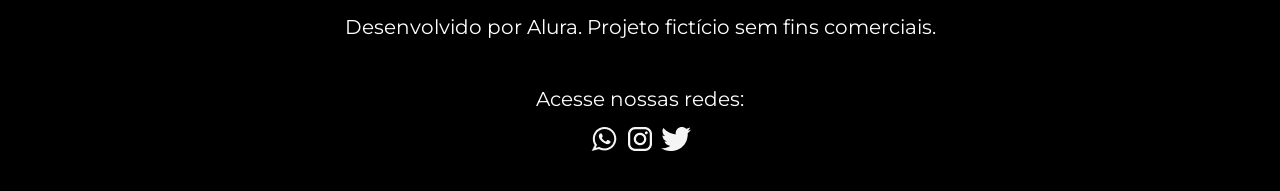
==== commit 30beb24c: "Adicionado favicon na pagina de pacote de viagens" ====
--- a/pacote-de-viagens.html
+++ b/pacote-de-viagens.html
@@ -15,15 +15,15 @@
     />
     <meta
       name="og:image"
-      content="https://danicastilho.github.io/jornada-viagens/img/logo-footer.png"
+      content="https://raquellajus.github.io/jornada-viagens/img/logo-footer.png"
     />
     <meta name="og:type" content="website" />
     <meta
       name="og:url"
-      content="https://danicastilho.github.io/jornada-viagens"
-    />
-
-    <link rel="icon" href="favico.svg" type="xml/svg" />
+      content="https://raquellajus.github.io/jornada-viagens"
+    />
+
+    <link rel="icon" href="img/favicon-black.png" type="image/png" />
     <link rel="stylesheet" href="./css/style.css" />
 
     <title>Jornada Viagens</title>
